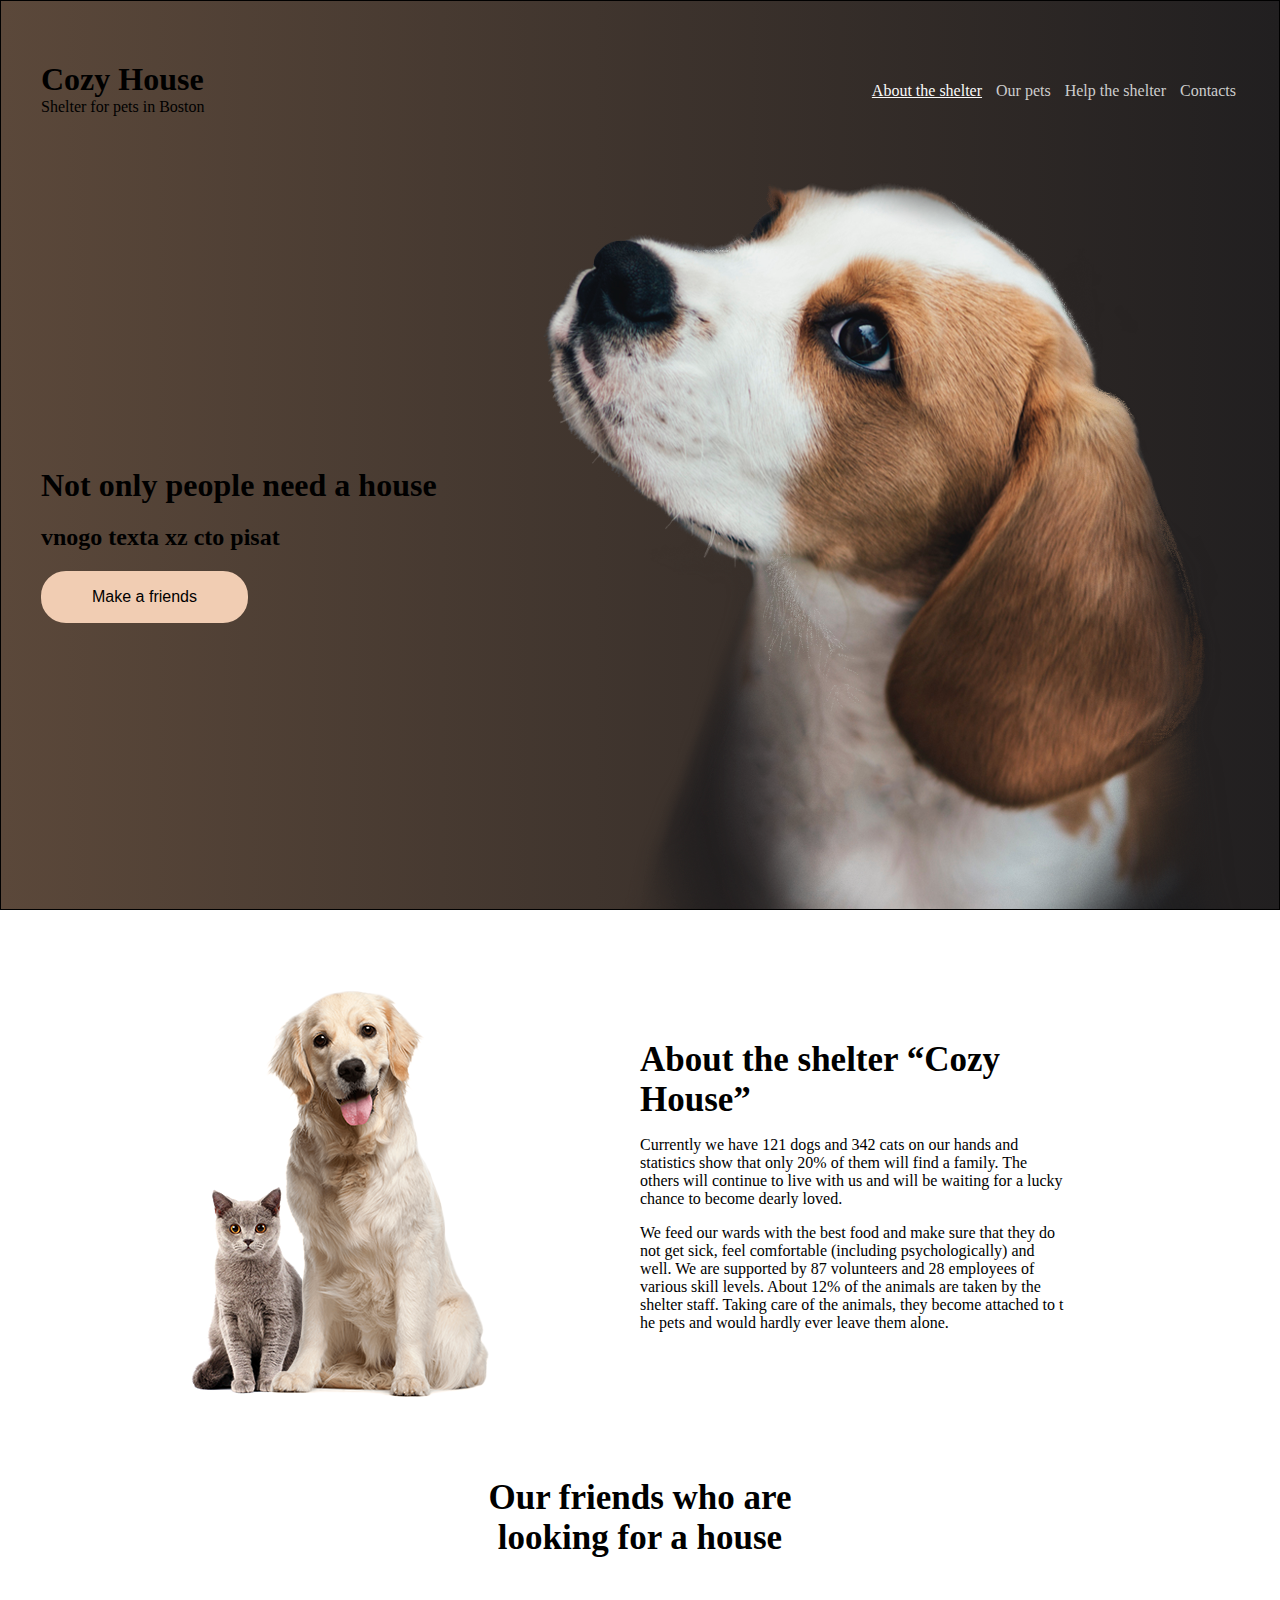
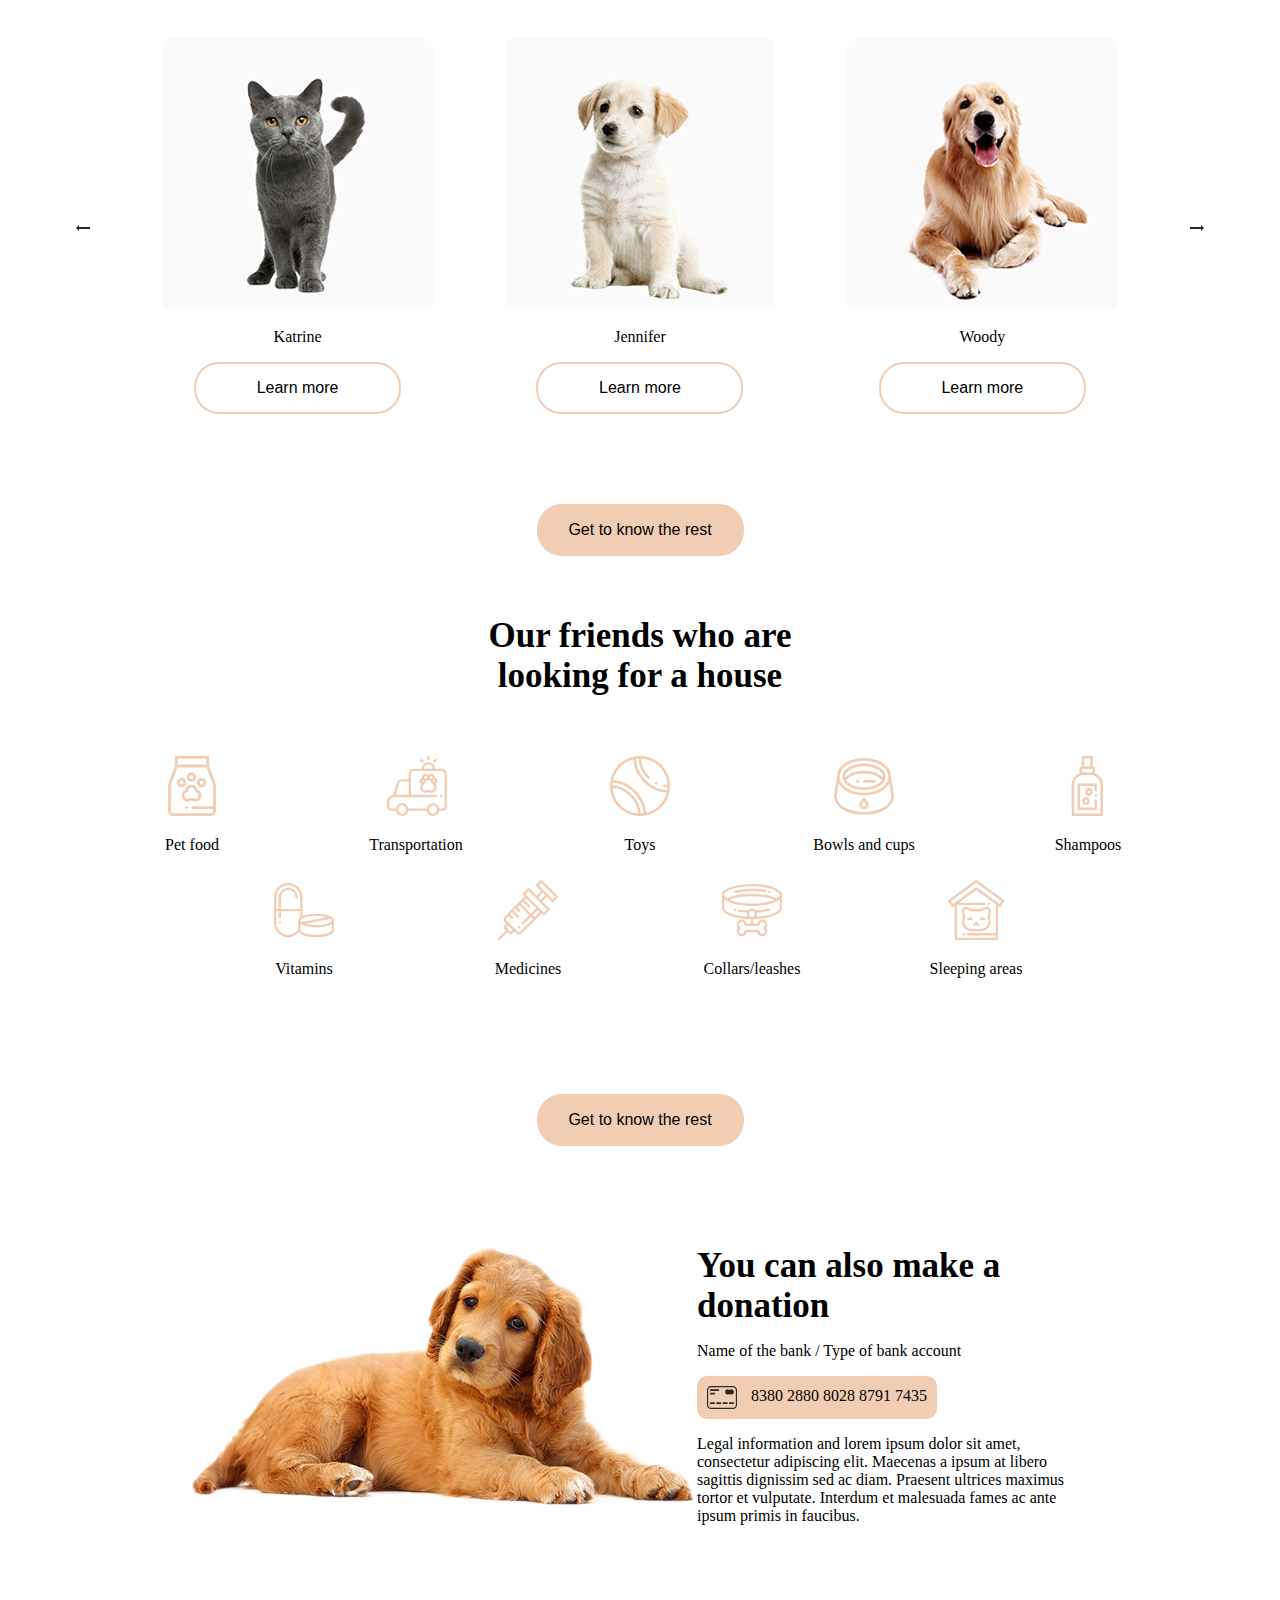
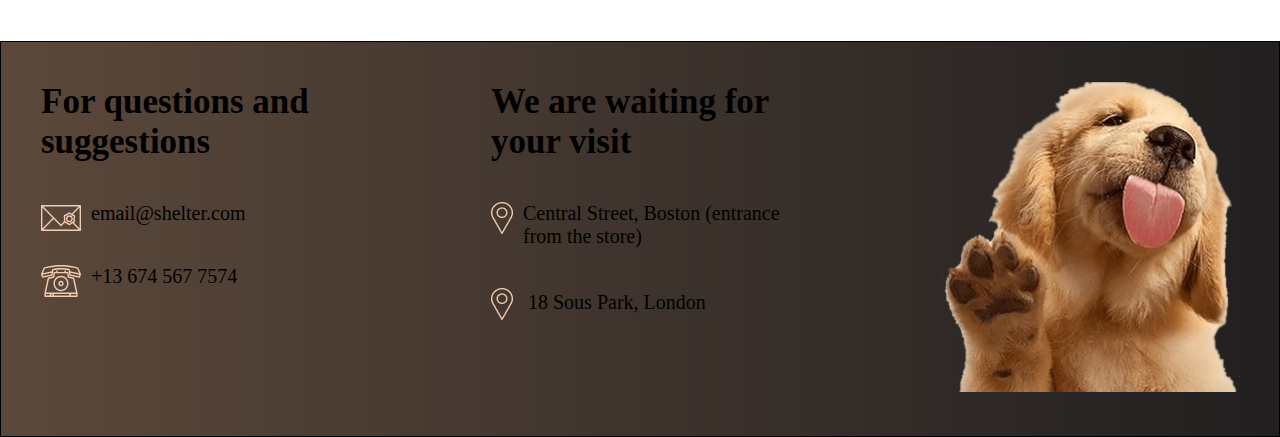
==== shelter/pages/main/index.html @ 48622938 "shelter" ====
<!DOCTYPE html>
<html lang="ru-RU">
<head>
<link rel="stylesheet" type="text/css" href="style.css">
</head>
<body>

    <div class="main">
        <div class="start_screen">
            <div class="header">
                <div class="logo"> 
                        <div><h1>Cozy House</h1></div>
                        <div>Shelter for pets in Boston</div>
                </div>
                <nav>
                    <ul>
                        <li><a href="#"class="active">About the shelter</a> </li>
                        <li><a href="../pets/pets.html">  Our pets </a></li>
                        <li><a href="#">Help the shelter</a> </li>
                        <li><a href="#"> Contacts </a></li>
                    </ul>
    
                </nav>
            </div>
            <section >
               
             <div class="content"><h1> Not only people need a house</h1>
               
                <h2>
                   vnogo texta xz cto pisat
                </h2> 
            
                <button>
                            Make a friends
                </button>
            </div>
            <div class="img">
                <img class="float" src="../../assets/images/start-screen-puppy.png">
            </div>
              
            
            </section>
       
        </div>
</div>
        <div class="about">
            <div class="about_content" >
<div class="about_content_img">
  <img src="../../assets/images/about-pets.png" style="display:inline-block; margin:0 auto">
</div>
            
    <div class="about_content_text">
<h3>About the shelter “Cozy House”</h3>

<p>Currently we have 121 dogs and 342 
    cats on our hands and statistics 
    show that only 20% of them will find 
    a family. The others will continue to 
    live with us and will be waiting 
    for a lucky chance to become dearly loved.</p>
<p>We feed our wards with the best 
    food and make sure that they do 
    not get sick, feel comfortable 
    (including psychologically) and well.
     We are supported by 87 volunteers and 
     28 employees of various skill levels.
     About 12% of the animals are taken by 
     the shelter staff. Taking care of the 
     animals, they become attached to t
    he pets and would hardly ever leave 
    them alone.</p>
    
            </div>
        </div>
        </div>

        <div class="pets">
            <div style="width:30vw; margin: 0 auto;;"><h3 >Our friends who
                are looking for a house</h3></div>
            <div class="content">
               
<div> <img  src="../../assets/icons/arrow-left.png"></div>
                <div>
  <img  src="../../assets/images/pets-katrine.png">
  <p>Katrine</p>
  <button> Learn more</button>
</div>
            
<div>
    <img  src="../../assets/images/pets-jennifer.png">
    <p>Jennifer</p>
    <button> Learn more</button>
  </div>
  <div>
    <img  src="../../assets/images/pets-woody.png">
    <p> Woody </p>
    <button> Learn more</button>
  </div>
  <div class="arrow"> <img  src="../../assets/icons/arrow-right.png"></div>
        </div>
        <div style="width:30vw; margin:0 auto; text-align: center; margin-top:90px">
            <button>Get to know the rest</button> </div>
        
        </div>
        
        
        <div class="help">
            <div class="section">
            <h3 style="width: 310px; margin:0 auto">Our friends who
                are looking for a house</h3>
            <div class="content">
               
<div> <img  src="../../assets/icons/icon-pet-food.svg">
    <p>Pet food</p>
</div>

                <div>
  <img  src="../../assets/icons/icon-transportation.svg">
  <p>Transportation</p>
 
</div>
            
<div>
    <img  src="../../assets/icons/toys.png">
    <p>Toys</p>
    
  </div>
  <div>
    <img  src="../../assets/icons/icon-bowls-and-cups.svg">
    <p> Bowls and cups </p>
    
  </div>
  <div class="arrow"> <img  src="../../assets/icons/icon-shampoos.svg">
    <p>Shampoos</p>
</div>
  

  <div>
    <img  src="../../assets/icons/icon-vitamins.svg">
    <p>Vitamins</p>
   
  </div>
              
  <div>
      <img  src="../../assets/icons/icon-medicines.svg">
      <p>Medicines</p>
      
    </div>
    <div>
      <img  src="../../assets/icons/icon-collars-leashes.svg">
      <p> Collars/leashes </p>
      
    </div>
    <div class="arrow"> <img  src="../../assets/icons/icon-sleeping-area.svg">
    <p>Sleeping areas</p></div>

        </div>
        <div style="width:30vw; margin:0 auto; text-align: center; margin-top:90px">
            <button>Get to know the rest</button> </div>
        </div>
        </div>

        <div class="donat">
            <div class="donat_content" >
<div> 
    <img src="../../assets/images/donation-dog.png" ></div>
 
  <div>
 <h3>
     You can also make a donation
 </h3>
 <p>
    Name of the bank / Type of bank account
 </p>
 <div >
     <img src="../../assets/icons/credit-card.svg" style="vertical-align: middle; margin-right: 10px;" > 8380 2880 8028 8791 7435
 </div>


 <p>
    Legal information and lorem ipsum dolor sit amet, 
    consectetur adipiscing elit. Maecenas a ipsum at libero 
    sagittis dignissim sed ac diam. Praesent ultrices maximus 
    tortor et vulputate. Interdum et malesuada fames ac ante 
    ipsum primis in faucibus.
 </p>
            
</div>
        </div>
        </div>
        
        <div class="foo">
            <div class="content">
            <div class="foo_screen">
               
                <div class="item">
                   <h3>For questions and suggestions</h3>
                   <p><img src="../../assets/icons/icon-email.svg" style="float:left; vertical-align: middle; margin-right:10px "> email@shelter.com</p>
                   <p> <img src="../../assets/icons/icon-phone.svg" style="float:left; vertical-align: middle; margin-right:10px ">+13 674 567 7574</p>
                   
                </div>
                <div class="item">
                     <h3>We are waiting for your visit</h3>
                   <p><img src="../../assets/icons/icon-marker.png" style="float:left; vertical-align: middle; margin-right:10px "> 
                     Central Street, Boston  (entrance from the store)</p>
                   <p> <img src="../../assets/icons/icon-marker.png"   style="vertical-align: middle; margin-right:10px ">
                      18 Sous Park, London</p>
                  </div>
                
                <div class="item">
                   <img src="../../assets/images/footer-puppy.png" alt="">
                   
                </div>
            </div>
            </div>
    </div>

</body>
</html>
---- shelter/pages/main/style.css ----
body {margin:0;
    padding:0;
     box-sizing: border-box;
     background: #FFFFFF;
     min-width:1280px;
    }

.main {    
background: linear-gradient(to right, #5B483A, #211F20);
border:solid 1px;
}
.header {
    display: flex;
    margin: 60px 40px;
    justify-content: space-between;
}
nav{ 
    
    display: inline-block;
    align-self: flex-center;
    margin-top: ;
}

section  { display: flex;
    justify-content: space-between;
    margin:60px 40px;
margin-bottom:0;}
.img {
display: inline-block;
align-self: flex-end;
width: 698px;
height: 728px;
bottom: 0px;
}
.float {
    display: inline-block;
    margin:0 auto;
    text-align: center;
    right:320px
}
.active {

}

.logo {
    margin:0px; padding:0px;
    align-self: flex-start;
    display: inline-block;
}
.start_screen {
    width: 1280px;
    position:relative;
    margin:0 auto;
    
}

h3 {font-size: 35px;}
ul { 
    list-style:none; 
    display:inline-block;}

ul li {
    display:inline-block; 
    margin:5px;}


.content {
    align-self: center;
    display: inline-block;
}
h1 {margin:0;}
h3 {margin: 0;}
button {
    border: solid 2px;
    border-color:#F1CDB3 ;
    border-radius:25px;
    background: #FFFFFF;
    width: 207px;
    height: 52px;
    font-size:1rem;
    background: #F1CDB3;
    
}
a {
    color: #CDCDCD;
    text-decoration: none;
    padding: 7em 1.54em
    outline: none;
}
a.hover {
    text-decoration: none}
a.active {
    color:#FAFAFA; 
    text-decoration: underline;
    font-style: bold;}
.about {
    box-sizing: border-box;
        background: #FFFFFF;
       width: 1280px; 
        margin:0 auto}

.about_content {
    position: relative;     
    margin: 80px 40px;
    display: flex;
    align-content: center;
}
 
.about_content_img {
    width: 50%; 
    display: flex; 
    text-align:center;   
}
.about_content_text {
    width: 50%; 
    width: 430PX; 
    align-self: center;   
}
.pets {
    box-sizing: border-box;
        background: #FFFFFF;
       width: 1280px; 
        margin:0 auto;
    }
.pets h3 {text-align:center;}

.pets .content {
    position: relative;     
    margin: 80px 40px;
    display: flex;
    justify-content: space-around;
    align-items: center;
    text-align: center;
}
.pets .content .arrow {
    align-content: center;
}
.pets .content button {
    border: solid 2px;
    border-color:#F1CDB3 ;
    border-radius:25px;
    background: #FFFFFF;
    
    width: 207px;
    height: 52px;
    font-size:1rem;

}
.pets .content button:hover { background: #F1CDB3;}

.help {
    box-sizing: border-box;
        background: #FFFFFF;
       width: 1280px; 
        margin:0 auto;
        padding: 60px 40px 100px 40px;
    }
    .pets h3 {text-align:center;}

.help .content {
    position: relative;     
    margin: 60px 40px ;
    display: flex;
    justify-content: center;
    align-content: space-between;
    text-align: center;
    flex-wrap: wrap;
}
.help .content .arrow {
    align-content: center;
}
.help .content button {
    border: solid 2px;
    border-color:#F1CDB3 ;
    border-radius:25px;
    background: #FFFFFF;
    
    width: 207px;
    height: 52px;
    font-size:1rem;

}
.help .content button:hover { background: #F1CDB3;}
.help .section  { text-align:center;
       
margin-bottom:0;}

.help .content >div {width: 20%; margin: 0 0 10px;}
.donat {
    box-sizing: border-box;
        background: #FFFFFF;
       width: 1280px; 
        margin:0 auto}
        

.donat_content {
    width: 70vw;
   display:flex;    
    margin: 0px auto 100px;
    align-items: ;
   
}

    .donat_content :nth-child(3){
        border-radius: 10px;
        padding: 10px; 
        background: #F1CDB3;
        
        text-align: center;
        width:max-content;}

        .foo {    
            background: linear-gradient(to right, #5B483A, #211F20);
            border:solid 1px;
            box-sizing: border-box;
            }
            .foo .content {width: 1280px;}
            .foo_screen {                          
                margin:40px 40px 40px 40px;
                display: flex;
                justify-content: space-between;
                
                
            }
            .item {
            width: 300px;
            
            
        }
        .item p {margin-top: 40px; 
            font-size: 20px;}
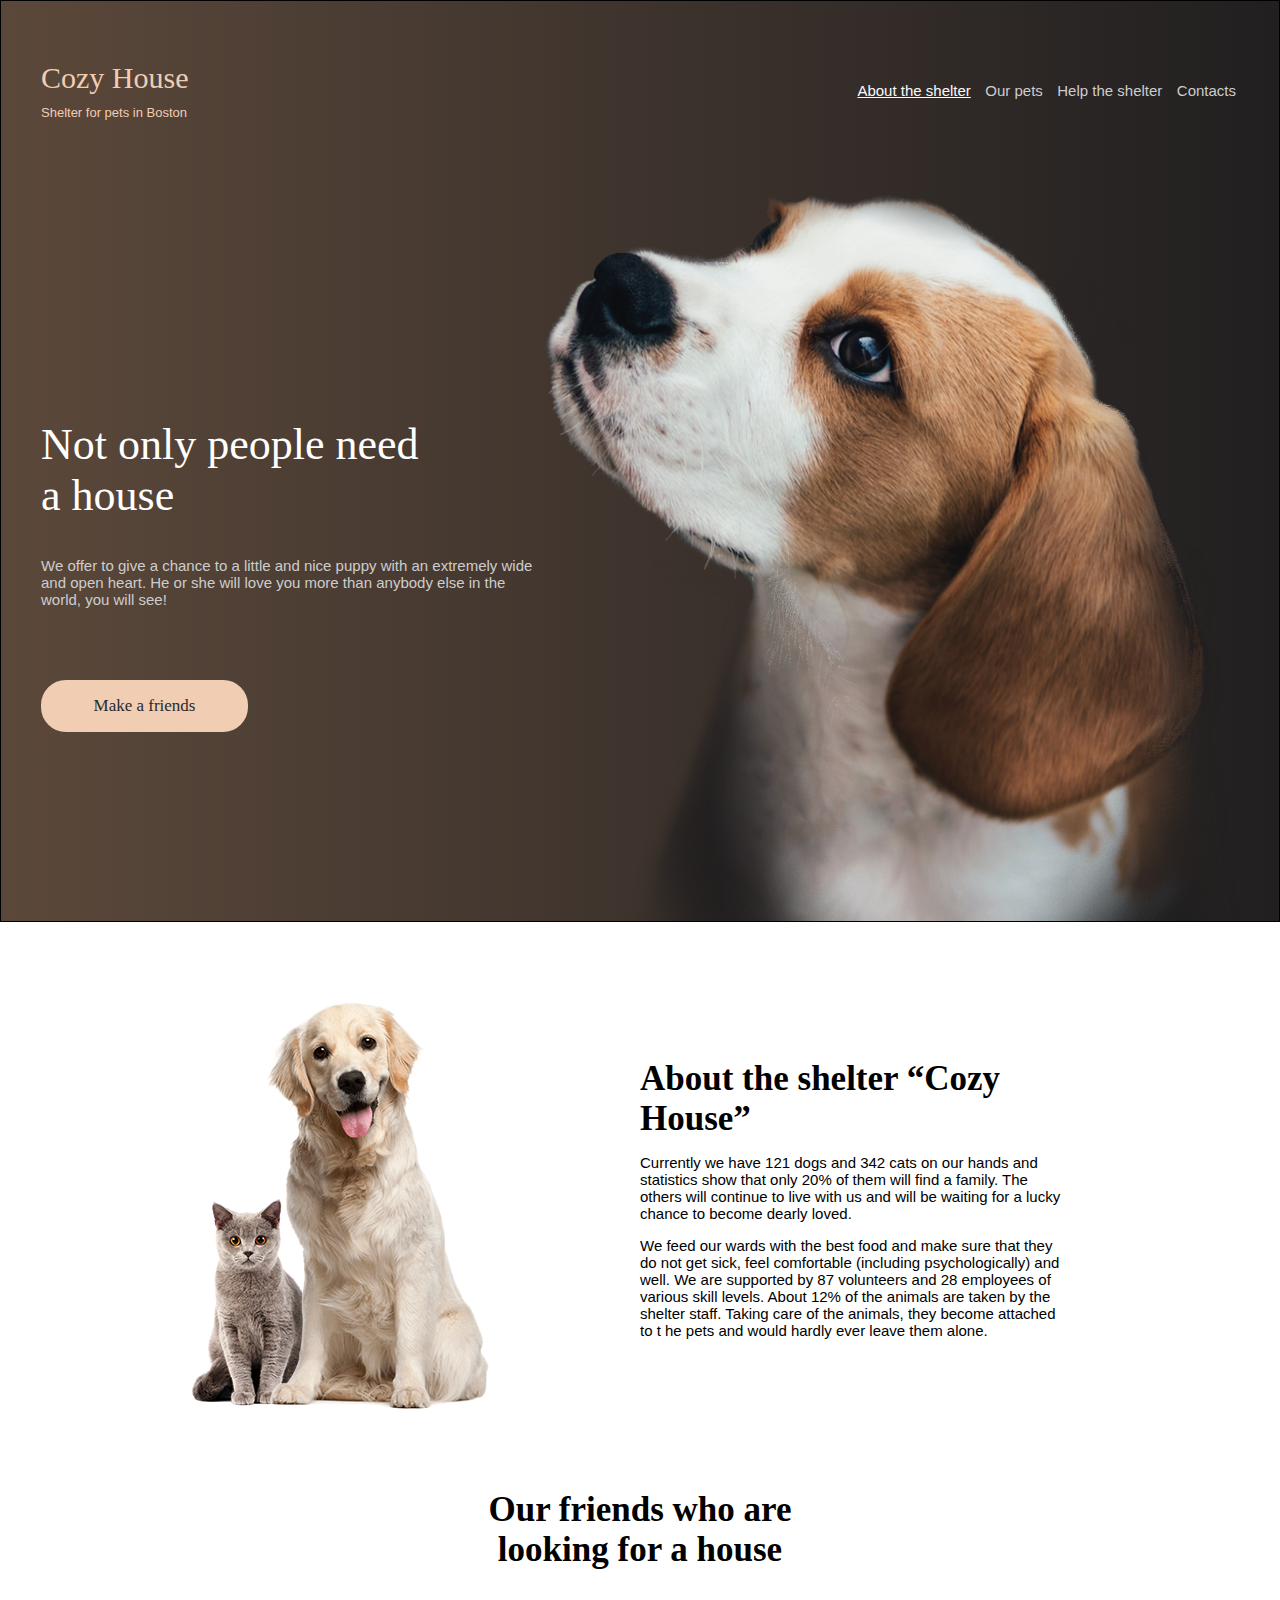
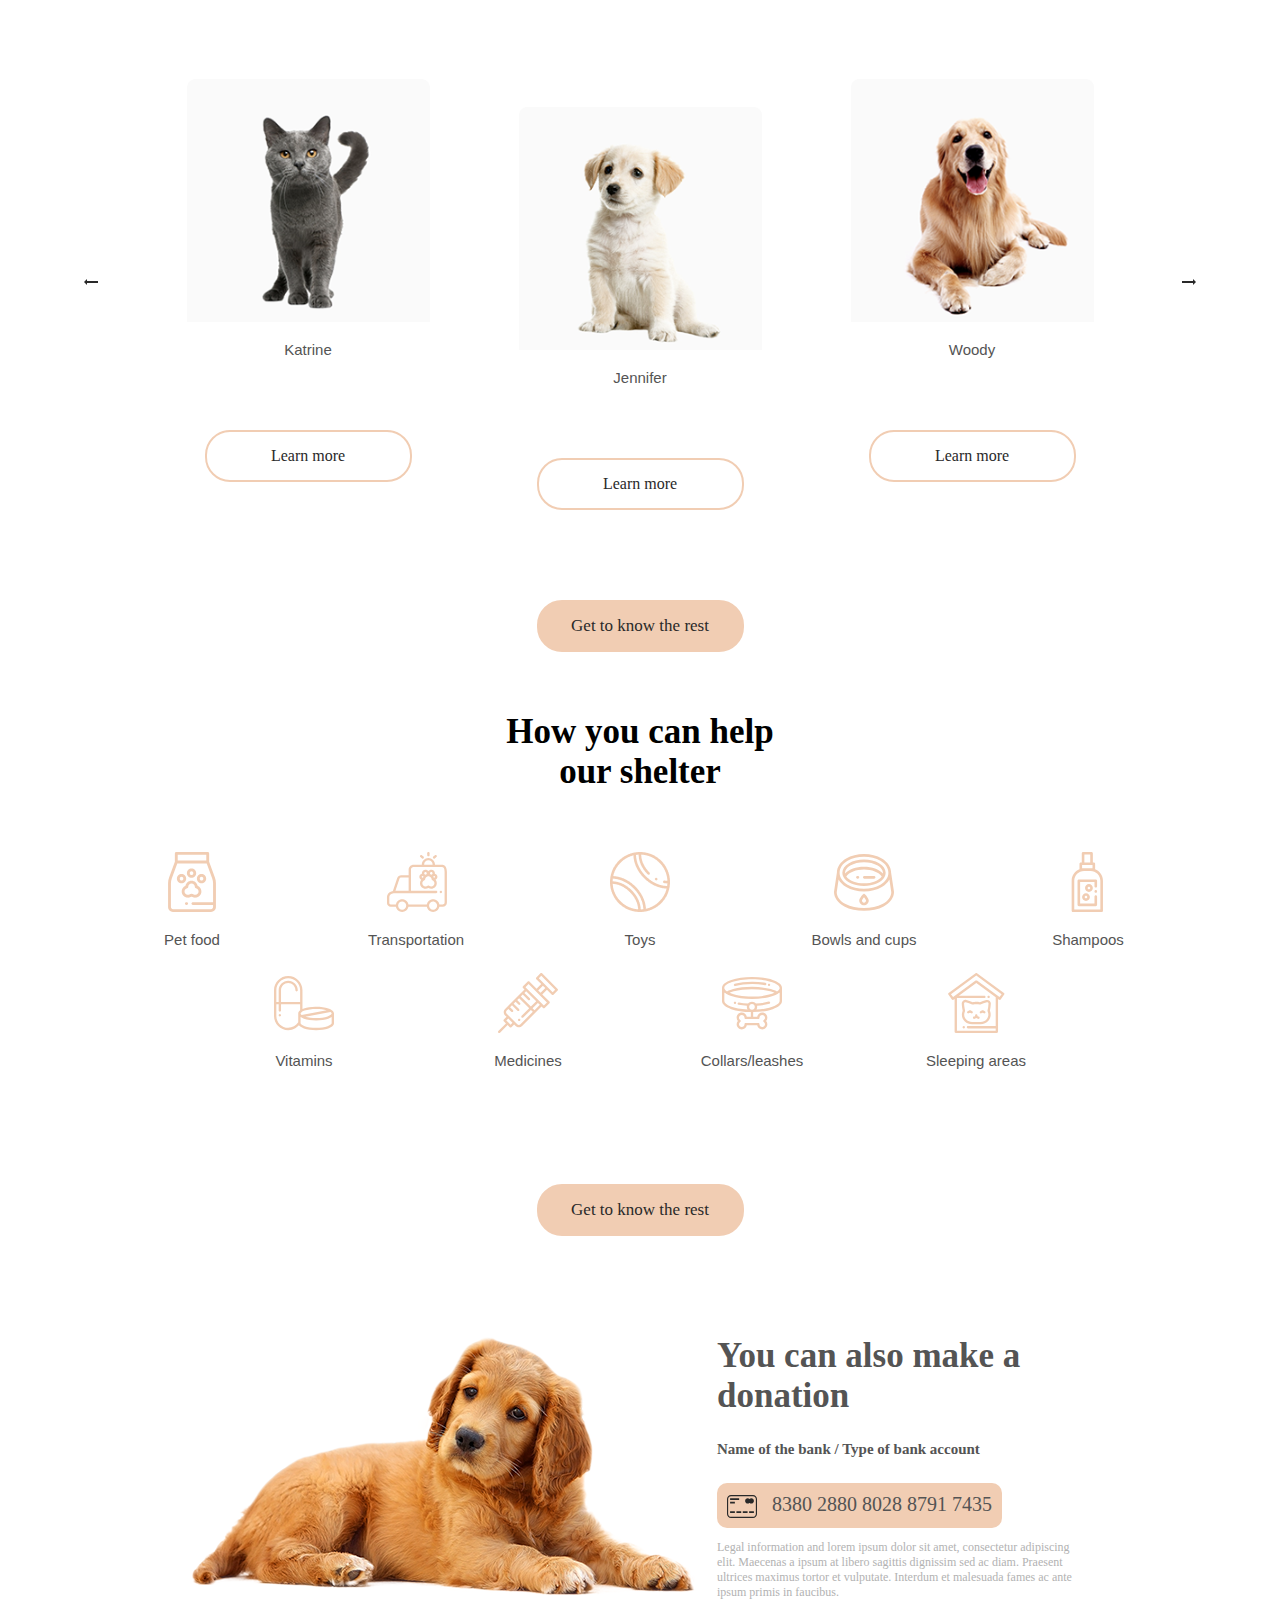
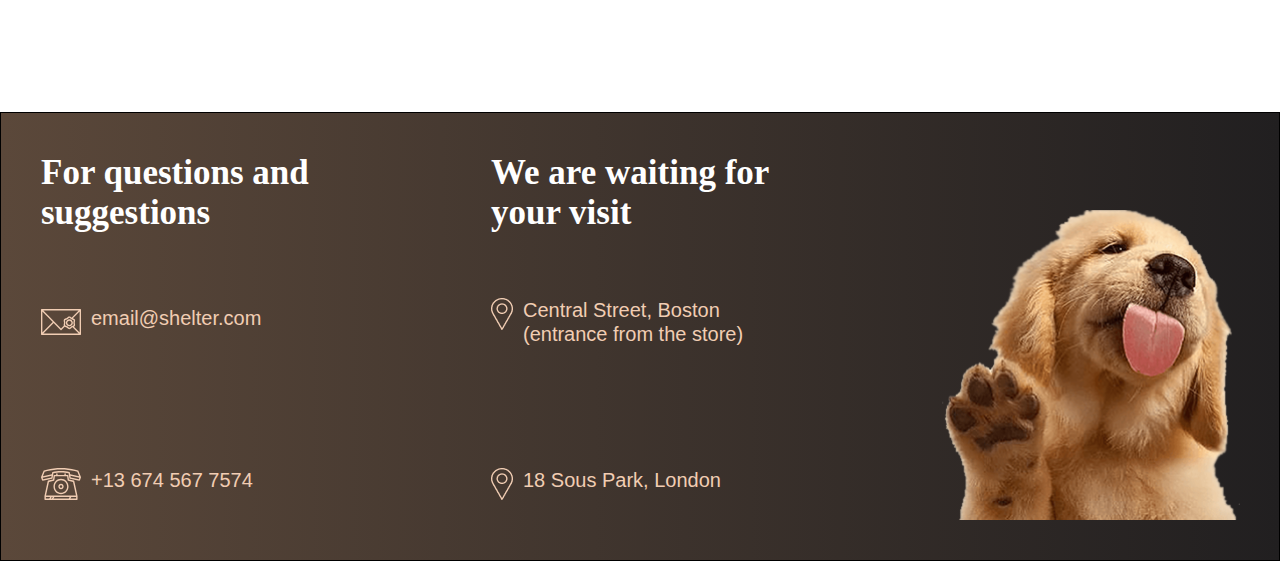
==== commit ac025099: "feat: reload shelter" ====
--- a/shelter/pages/main/index.html
+++ b/shelter/pages/main/index.html
@@ -1,219 +1,253 @@
 <!DOCTYPE html>
 <html lang="ru-RU">
-<head>
-<link rel="stylesheet" type="text/css" href="style.css">
-</head>
-<body>
-
+  <head>
+    <link rel="stylesheet" type="text/css" href="style.css" />
+  </head>
+  <body>
     <div class="main">
-        <div class="start_screen">
-            <div class="header">
-                <div class="logo"> 
-                        <div><h1>Cozy House</h1></div>
-                        <div>Shelter for pets in Boston</div>
-                </div>
-                <nav>
-                    <ul>
-                        <li><a href="#"class="active">About the shelter</a> </li>
-                        <li><a href="../pets/pets.html">  Our pets </a></li>
-                        <li><a href="#">Help the shelter</a> </li>
-                        <li><a href="#"> Contacts </a></li>
-                    </ul>
-    
-                </nav>
-            </div>
-            <section >
-               
-             <div class="content"><h1> Not only people need a house</h1>
-               
-                <h2>
-                   vnogo texta xz cto pisat
-                </h2> 
-            
-                <button>
-                            Make a friends
-                </button>
-            </div>
-            <div class="img">
-                <img class="float" src="../../assets/images/start-screen-puppy.png">
-            </div>
-              
-            
-            </section>
-       
-        </div>
-</div>
-        <div class="about">
-            <div class="about_content" >
-<div class="about_content_img">
-  <img src="../../assets/images/about-pets.png" style="display:inline-block; margin:0 auto">
-</div>
-            
-    <div class="about_content_text">
-<h3>About the shelter “Cozy House”</h3>
-
-<p>Currently we have 121 dogs and 342 
-    cats on our hands and statistics 
-    show that only 20% of them will find 
-    a family. The others will continue to 
-    live with us and will be waiting 
-    for a lucky chance to become dearly loved.</p>
-<p>We feed our wards with the best 
-    food and make sure that they do 
-    not get sick, feel comfortable 
-    (including psychologically) and well.
-     We are supported by 87 volunteers and 
-     28 employees of various skill levels.
-     About 12% of the animals are taken by 
-     the shelter staff. Taking care of the 
-     animals, they become attached to t
-    he pets and would hardly ever leave 
-    them alone.</p>
-    
-            </div>
-        </div>
-        </div>
-
-        <div class="pets">
-            <div style="width:30vw; margin: 0 auto;;"><h3 >Our friends who
-                are looking for a house</h3></div>
-            <div class="content">
-               
-<div> <img  src="../../assets/icons/arrow-left.png"></div>
-                <div>
-  <img  src="../../assets/images/pets-katrine.png">
-  <p>Katrine</p>
-  <button> Learn more</button>
-</div>
-            
-<div>
-    <img  src="../../assets/images/pets-jennifer.png">
-    <p>Jennifer</p>
-    <button> Learn more</button>
-  </div>
-  <div>
-    <img  src="../../assets/images/pets-woody.png">
-    <p> Woody </p>
-    <button> Learn more</button>
-  </div>
-  <div class="arrow"> <img  src="../../assets/icons/arrow-right.png"></div>
-        </div>
-        <div style="width:30vw; margin:0 auto; text-align: center; margin-top:90px">
-            <button>Get to know the rest</button> </div>
-        
-        </div>
-        
-        
-        <div class="help">
-            <div class="section">
-            <h3 style="width: 310px; margin:0 auto">Our friends who
-                are looking for a house</h3>
-            <div class="content">
-               
-<div> <img  src="../../assets/icons/icon-pet-food.svg">
-    <p>Pet food</p>
-</div>
-
-                <div>
-  <img  src="../../assets/icons/icon-transportation.svg">
-  <p>Transportation</p>
- 
-</div>
-            
-<div>
-    <img  src="../../assets/icons/toys.png">
-    <p>Toys</p>
-    
-  </div>
-  <div>
-    <img  src="../../assets/icons/icon-bowls-and-cups.svg">
-    <p> Bowls and cups </p>
-    
-  </div>
-  <div class="arrow"> <img  src="../../assets/icons/icon-shampoos.svg">
-    <p>Shampoos</p>
-</div>
-  
-
-  <div>
-    <img  src="../../assets/icons/icon-vitamins.svg">
-    <p>Vitamins</p>
-   
-  </div>
-              
-  <div>
-      <img  src="../../assets/icons/icon-medicines.svg">
-      <p>Medicines</p>
-      
-    </div>
-    <div>
-      <img  src="../../assets/icons/icon-collars-leashes.svg">
-      <p> Collars/leashes </p>
-      
-    </div>
-    <div class="arrow"> <img  src="../../assets/icons/icon-sleeping-area.svg">
-    <p>Sleeping areas</p></div>
-
-        </div>
-        <div style="width:30vw; margin:0 auto; text-align: center; margin-top:90px">
-            <button>Get to know the rest</button> </div>
-        </div>
-        </div>
-
-        <div class="donat">
-            <div class="donat_content" >
-<div> 
-    <img src="../../assets/images/donation-dog.png" ></div>
- 
-  <div>
- <h3>
-     You can also make a donation
- </h3>
- <p>
-    Name of the bank / Type of bank account
- </p>
- <div >
-     <img src="../../assets/icons/credit-card.svg" style="vertical-align: middle; margin-right: 10px;" > 8380 2880 8028 8791 7435
- </div>
-
-
- <p>
-    Legal information and lorem ipsum dolor sit amet, 
-    consectetur adipiscing elit. Maecenas a ipsum at libero 
-    sagittis dignissim sed ac diam. Praesent ultrices maximus 
-    tortor et vulputate. Interdum et malesuada fames ac ante 
-    ipsum primis in faucibus.
- </p>
-            
-</div>
-        </div>
-        </div>
-        
-        <div class="foo">
-            <div class="content">
-            <div class="foo_screen">
-               
-                <div class="item">
-                   <h3>For questions and suggestions</h3>
-                   <p><img src="../../assets/icons/icon-email.svg" style="float:left; vertical-align: middle; margin-right:10px "> email@shelter.com</p>
-                   <p> <img src="../../assets/icons/icon-phone.svg" style="float:left; vertical-align: middle; margin-right:10px ">+13 674 567 7574</p>
-                   
-                </div>
-                <div class="item">
-                     <h3>We are waiting for your visit</h3>
-                   <p><img src="../../assets/icons/icon-marker.png" style="float:left; vertical-align: middle; margin-right:10px "> 
-                     Central Street, Boston  (entrance from the store)</p>
-                   <p> <img src="../../assets/icons/icon-marker.png"   style="vertical-align: middle; margin-right:10px ">
-                      18 Sous Park, London</p>
-                  </div>
-                
-                <div class="item">
-                   <img src="../../assets/images/footer-puppy.png" alt="">
-                   
-                </div>
-            </div>
-            </div>
-    </div>
-
-</body>
+      <div class="start_screen">
+        <header class="header">
+          <div class="logo"> <a href="#">
+            <h1 class="header__title title">Cozy House</h1>
+            <p>Shelter for pets in Boston</p>
+          </a>
+          </div>
+          <nav>
+            <ul>
+              <li><a href="#" class="active">About the shelter</a></li>
+              <li><a href="../pets/pets.html"> Our pets </a></li>
+              <li><a href="#help_us">Help the shelter</a></li>
+              <li><a href="#contact"> Contacts </a></li>
+            </ul>
+          </nav>
+        </header>
+        <section>
+          <div class="content">
+            <h2 class="h2">Not only people need a house</h2>
+
+            <p>We offer to give a chance to 
+              a little and nice puppy with an
+               extremely wide and open heart. 
+               He or she will love you 
+              more than anybody else in the world, 
+              you will see!</p>
+
+            <button><a href="#pets">Make a friends</a> </button>
+          </div>
+          <div class="img">
+            <img
+              class="float"
+              src="../../assets/images/start-screen-puppy.png"
+            />
+          </div>
+        </section>
+      </div>
+    </div>
+    <div class="about">
+      <div class="about_content">
+        <div class="about_content_img">
+          <img
+            src="../../assets/images/about-pets.png"
+            style="display: inline-block; margin: 0 auto"
+          />
+        </div>
+
+        <div class="about_content_text">
+          <h3>About the shelter “Cozy House”</h3>
+
+          <p>
+            Currently we have 121 dogs and 342 cats on our hands and statistics
+            show that only 20% of them will find a family. The others will
+            continue to live with us and will be waiting for a lucky chance to
+            become dearly loved.
+          </p>
+          <p>
+            We feed our wards with the best food and make sure that they do not
+            get sick, feel comfortable (including psychologically) and well. We
+            are supported by 87 volunteers and 28 employees of various skill
+            levels. About 12% of the animals are taken by the shelter staff.
+            Taking care of the animals, they become attached to t he pets and
+            would hardly ever leave them alone.
+          </p>
+        </div>
+      </div>
+    </div>
+
+    <div id="pets" class="pets">
+      <div style="width: 30vw; margin: 0 auto ;">
+        <h3>Our friends who are looking for a house</h3>
+      </div>
+      <div class="content">
+        <div class="arrow">
+          <button class="arrow-button">  
+            <img src="../../assets/icons/arrow-left.png" />
+          </button>
+        </div>
+        <div class="items">
+          <img src="../../assets/images/pets-katrine.png" />
+          <p>Katrine</p>
+          <button class="pets-content-button">Learn more</button>
+        </div>
+
+        <div class="items">
+          <img src="../../assets/images/pets-jennifer.png" />
+          <p>Jennifer</p>
+          <button class="pets-content-button">Learn more</button>
+        </div>
+        <div class="items">
+          <img src="../../assets/images/pets-woody.png" />
+          <p>Woody</p>
+          <button class="pets-content-button">Learn more</button>
+        </div>
+        <div class="arrow">
+          <button class="arrow-button"><img src="../../assets/icons/arrow-right.png" />
+          </button>
+        </div>
+      </div>
+      <div
+        style="
+          width: 30vw;
+          margin: 0 auto;
+          text-align: center;
+          margin-top: 90px;
+        "
+      >
+        <button><a href="../pets/pets.html">Get to know the rest</a></button>
+      </div>
+    </div>
+
+    <div id="help_us" class="help">
+      <div class="section">
+        <h3 style="width: 310px; margin: 0 auto">
+          How you can help
+our shelter
+        </h3>
+        <div class="content">
+          <div >
+            <img src="../../assets/icons/icon-pet-food.svg" />
+            <p>Pet food</p>
+          </div>
+
+          <div>
+            <img src="../../assets/icons/icon-transportation.svg" />
+            <p>Transportation</p>
+          </div>
+
+          <div>
+            <img src="../../assets/icons/toys.png" />
+            <p>Toys</p>
+          </div>
+          <div>
+            <img src="../../assets/icons/icon-bowls-and-cups.svg" />
+            <p>Bowls and cups</p>
+          </div>
+          <div >
+            <img src="../../assets/icons/icon-shampoos.svg" />
+            <p>Shampoos</p>
+          </div>
+
+          <div>
+            <img src="../../assets/icons/icon-vitamins.svg" />
+            <p>Vitamins</p>
+          </div>
+
+          <div>
+            <img src="../../assets/icons/icon-medicines.svg" />
+            <p>Medicines</p>
+          </div>
+          <div>
+            <img src="../../assets/icons/icon-collars-leashes.svg" />
+            <p>Collars/leashes</p>
+          </div>
+          <div>
+            <img src="../../assets/icons/icon-sleeping-area.svg" />
+            <p>Sleeping areas</p>
+          </div>
+        </div>
+        <div
+          style="
+            width: 30vw;
+            margin: 0 auto;
+            text-align: center;
+            margin-top: 90px;
+          "
+        >
+          <button><a href="../pets/pets.html">Get to know the rest</a></button>
+        </div>
+      </div>
+    </div>
+
+    <div class="donat">
+      <div class="donat_content">
+        <div>
+          <img src="../../assets/images/donation-dog.png" />
+        </div>
+
+        <div style="padding-left:20px">
+          <h3>You can also make a donation</h3>
+          <h5>Name of the bank / Type of bank account</h5>
+          <div class="card">
+            <a href="#!"> <img
+              src="../../assets/icons/credit-card.svg"
+              style="vertical-align: middle; margin-right: 10px"
+            /> 
+            8380 2880 8028 8791 7435</a>
+          </div>
+
+          <p>
+            Legal information and lorem ipsum dolor sit amet, consectetur
+            adipiscing elit. Maecenas a ipsum at libero sagittis dignissim sed
+            ac diam. Praesent ultrices maximus tortor et vulputate. Interdum et
+            malesuada fames ac ante ipsum primis in faucibus.
+          </p>
+        </div>
+      </div>
+    </div>
+
+    <div id="contact" class="foo">
+      <div class="content">
+        <div class="foo_screen">
+          <div class="item">
+            <h3>For questions and suggestions</h3>
+            <p>
+              <a href="mailto:shelter@shelter.com">
+                <img
+                src="../../assets/icons/icon-email.svg"
+                /> email@shelter.com
+              </a>
+            </p>
+            <p>
+              <a href="tel:+111111111">
+              <img
+                src="../../assets/icons/icon-phone.svg"
+              /> +13 674 567 7574 </a>
+            </p>
+          </div>
+
+          <div class="item">
+            <h3>We are waiting for your visit</h3>
+            <p>
+              <a href="https://goo.gl/maps/zg2xPDakyCZEcYnG9" target="_blank">
+              <img
+                src="../../assets/icons/icon-marker.png"
+                />
+              Central Street, Boston (entrance from the store)
+            </a>
+            </p>
+            <p>
+              <a href="https://goo.gl/maps/zg2xPDakyCZEcYnG9" target="_blank">
+              <img
+                src="../../assets/icons/icon-marker.png"
+                />
+              18 Sous Park, London </a>
+            </p>
+          </div>
+
+          <div class="item">
+            <img src="../../assets/images/footer-puppy.png" alt="" />
+          </div>
+        </div>
+      </div>
+    </div>
+  </body>
 </html>
--- a/shelter/pages/main/style.css
+++ b/shelter/pages/main/style.css
@@ -1,231 +1,385 @@
-body {margin:0;
-    padding:0;
-     box-sizing: border-box;
-     background: #FFFFFF;
-     min-width:1280px;
-    }
-
-.main {    
-background: linear-gradient(to right, #5B483A, #211F20);
-border:solid 1px;
+body {
+  margin: 0;
+  padding: 0;
+  box-sizing: border-box;
+  background: #ffffff;
+  min-width: 1280px;
+  font-family: Arial, Helvetica, sans-serif;
+}
+
+.main {
+  background: linear-gradient(to right, #5b483a, #211f20);
+  border: solid 1px;
 }
 .header {
-    display: flex;
-    margin: 60px 40px;
-    justify-content: space-between;
-}
-nav{ 
-    
-    display: inline-block;
-    align-self: flex-center;
-    margin-top: ;
-}
-
-section  { display: flex;
-    justify-content: space-between;
-    margin:60px 40px;
-margin-bottom:0;}
+  display: flex;
+  margin: 60px 40px;
+  justify-content: space-between;
+  align-content: center;
+}
+nav {
+  display: inline-block;
+  align-self: flex-center;
+}
+
+section {
+  display: flex;
+  justify-content: space-between;
+  margin: 60px 40px;
+  margin-bottom: 0;
+}
 .img {
-display: inline-block;
-align-self: flex-end;
-width: 698px;
-height: 728px;
-bottom: 0px;
+  display: inline-block;
+  align-self: flex-end;
+  width: 698px;
+  height: 728px;
+  bottom: 0px;
 }
 .float {
-    display: inline-block;
-    margin:0 auto;
-    text-align: center;
-    right:320px
-}
-.active {
-
+  display: inline-block;
+  margin: 0 auto;
+  text-align: center;
+  right: 320px;
 }
 
 .logo {
-    margin:0px; padding:0px;
-    align-self: flex-start;
-    display: inline-block;
+  
+  margin: 0px;
+  padding: 0px;
+  align-self: flex-start;
+  display: inline-block;
+}
+.logo a {
+  font-family: Georgia, 'Times New Roman', Times, serif;
+  color:#F1CDB3;
+  font-weight: 400;
+}
+.logo a:hover {
+  background: #F1CDB3;
+}
+.logo h1 {
+  font-weight: 400;
+}
+
+.logo p {
+  font-size: 13px;
+  font-family: Arial, Helvetica, sans-serif;
+  font-weight: 400;
+  margin-top: 10px;
 }
 .start_screen {
-    width: 1280px;
-    position:relative;
-    margin:0 auto;
-    
-}
-
-h3 {font-size: 35px;}
-ul { 
-    list-style:none; 
-    display:inline-block;}
+  width: 1280px;
+  position: relative;
+  margin: 0 auto;
+}
+
+h3 {
+  font-size: 35px;
+}
+ul {
+  list-style: none;
+  display: inline-block;
+}
 
 ul li {
-    display:inline-block; 
-    margin:5px;}
-
+  display: inline-block;
+  margin: 5px;
+}
 
 .content {
-    align-self: center;
-    display: inline-block;
-}
-h1 {margin:0;}
-h3 {margin: 0;}
+  align-self: center;
+  display: inline-block;
+}
+  .content p {
+  color: #CDCDCD;
+  font-size: 15px;
+  }
+
+.content h2 {
+  font-family: Georgia, 'Times New Roman', Times, serif;
+  color: #FFFFFF;
+  font-size: 44px;
+  width: 80%;
+  font-weight:400;
+}
+
+.content :nth-child(3) {
+  margin-top: 57px;
+}
+h1 {
+  margin: 0;
+}
+h3 {
+  margin: 0;
+  font-family: Georgia, 'Times New Roman', Times, serif;
+  font-size: 35px;
+}
 button {
-    border: solid 2px;
-    border-color:#F1CDB3 ;
-    border-radius:25px;
-    background: #FFFFFF;
-    width: 207px;
-    height: 52px;
-    font-size:1rem;
-    background: #F1CDB3;
-    
+  border: solid 2px;
+  border-color: #f1cdb3;
+  border-radius: 25px;
+  background: #ffffff;
+  width: 207px;
+  height: 52px;
+  font-size: 1rem;
+  background: #f1cdb3;
+  cursor: pointer;
+  color:#292929;
+  font-family: Georgia, 'Times New Roman', Times, serif;
+}
+button:hover {
+  background: #f0ba93;
+}
+button a{
+  color: #292929;
+  font-size: 17px;
+  font-family: Georgia, 'Times New Roman', Times, serif;
+}
+button a:hover {
+  color: #292929;
+  font-size: 17px;
+  font-family: Georgia, 'Times New Roman', Times, serif;
 }
 a {
-    color: #CDCDCD;
-    text-decoration: none;
-    padding: 7em 1.54em
-    outline: none;
-}
-a.hover {
-    text-decoration: none}
+  color: #cdcdcd;
+  text-decoration: none;
+  font-size: 15px;
+}
+a:hover {
+  color:#e7e4e5 ;
+  font-size: 16px;
+}
 a.active {
-    color:#FAFAFA; 
-    text-decoration: underline;
-    font-style: bold;}
+  color: #fafafa;
+  text-decoration: underline;
+  font-style: bold;
+}
 .about {
-    box-sizing: border-box;
-        background: #FFFFFF;
-       width: 1280px; 
-        margin:0 auto}
+  box-sizing: border-box;
+  background: #ffffff;
+  width: 1280px;
+  margin: 0 auto;
+}
 
 .about_content {
-    position: relative;     
-    margin: 80px 40px;
-    display: flex;
-    align-content: center;
-}
- 
+  position: relative;
+  margin: 80px 40px;
+  display: flex;
+  align-content: center;
+}
+
 .about_content_img {
-    width: 50%; 
-    display: flex; 
-    text-align:center;   
+  width: 50%;
+  display: flex;
+  text-align: center;
 }
 .about_content_text {
-    width: 50%; 
-    width: 430PX; 
-    align-self: center;   
+  width: 50%;
+  width: 430px;
+  align-self: center;
+  font-size: 15px;
+}
+.about_content_text h3 {
+  font-family: Georgia, 'Times New Roman', Times, serif;
+  font-size: 35px;
 }
 .pets {
-    box-sizing: border-box;
-        background: #FFFFFF;
-       width: 1280px; 
-        margin:0 auto;
-    }
-.pets h3 {text-align:center;}
+  box-sizing: border-box;
+  background: #ffffff;
+  width: 1280px;
+  margin: 0 auto;
+}
+.pets h3 {
+  text-align: center;
+}
 
 .pets .content {
-    position: relative;     
-    margin: 80px 40px;
-    display: flex;
-    justify-content: space-around;
-    align-items: center;
-    text-align: center;
-}
-.pets .content .arrow {
-    align-content: center;
-}
-.pets .content button {
-    border: solid 2px;
-    border-color:#F1CDB3 ;
-    border-radius:25px;
-    background: #FFFFFF;
-    
-    width: 207px;
-    height: 52px;
-    font-size:1rem;
-
-}
-.pets .content button:hover { background: #F1CDB3;}
+  position: relative;
+  margin: 80px 40px;
+  display: flex;
+  justify-content: space-around;
+  align-items: center;
+  text-align: center;
+}.items img {
+  width: 90%;
+}
+.items:hover {
+  cursor: pointer;
+  background: #e7e4e5;
+  border-radius: 20px;
+}
+
+
+.items:hover :nth-child(3){
+  background: #f1cdb3;
+}
+
+.arrow {
+  align-content: center;
+}
+.items p {
+  color: #545454 !important
+}
+.arrow-button {
+width:40px;
+height: 40px;
+border-radius: 50px;
+text-align: center;
+background: #ffffff;
+border: none;  
+}
+.arrow:hover :nth-child(1){
+  background: #f1cdb3;
+  cursor: pointer;
+}
+.pets-content-button {
+  border: solid 2px;
+  border-color: #f1cdb3;
+  border-radius: 25px;
+  background: #ffffff;
+  width: 207px;
+  height: 52px;
+  font-size: 1rem;
+  cursor: pointer;
+}
+
 
 .help {
-    box-sizing: border-box;
-        background: #FFFFFF;
-       width: 1280px; 
-        margin:0 auto;
-        padding: 60px 40px 100px 40px;
-    }
-    .pets h3 {text-align:center;}
+  box-sizing: border-box;
+  background: #ffffff;
+  width: 1280px;
+  margin: 0 auto;
+  padding: 60px 40px 100px 40px;
+}
+.pets h3 {
+  text-align: center;
+}
 
 .help .content {
-    position: relative;     
-    margin: 60px 40px ;
-    display: flex;
-    justify-content: center;
-    align-content: space-between;
-    text-align: center;
-    flex-wrap: wrap;
+  position: relative;
+  margin: 60px 40px;
+  display: flex;
+  justify-content: center;
+  align-content: space-between;
+  text-align: center;
+  flex-wrap: wrap;
 }
 .help .content .arrow {
-    align-content: center;
+  align-content: center;
 }
 .help .content button {
-    border: solid 2px;
-    border-color:#F1CDB3 ;
-    border-radius:25px;
-    background: #FFFFFF;
-    
-    width: 207px;
-    height: 52px;
-    font-size:1rem;
-
-}
-.help .content button:hover { background: #F1CDB3;}
-.help .section  { text-align:center;
-       
-margin-bottom:0;}
-
-.help .content >div {width: 20%; margin: 0 0 10px;}
+  border: solid 2px;
+  border-color: #f1cdb3;
+  border-radius: 25px;
+  background: #ffffff;
+
+  width: 207px;
+  height: 52px;
+  font-size: 1rem;
+}
+.help .content button:hover {
+  background: #f1cdb3;
+}
+.help .section {
+  text-align: center;
+
+  margin-bottom: 0;
+}
+
+.help .content > div {
+  width: 20%;
+  margin: 0 0 10px;
+}
+.help .content > div p {
+  color: #545454 !important
+}
+
 .donat {
-    box-sizing: border-box;
-        background: #FFFFFF;
-       width: 1280px; 
-        margin:0 auto}
-        
+  box-sizing: border-box;
+  background: #ffffff;
+  width: 1280px;
+  margin: 0 auto;
+  font-family: Georgia, 'Times New Roman', Times, serif;
+  font-size: 20px;
+  color: #545454;
+}
+.donat a{
+  font-family: Georgia, 'Times New Roman', Times, serif;
+  font-size: 20px;
+  color: #545454;
+}
+.card:hover {
+  cursor: pointer;
+  background: #e7e4e5;
+  border-radius: 20px;
+}
 
 .donat_content {
-    width: 70vw;
-   display:flex;    
-    margin: 0px auto 100px;
-    align-items: ;
-   
-}
-
-    .donat_content :nth-child(3){
-        border-radius: 10px;
-        padding: 10px; 
-        background: #F1CDB3;
-        
-        text-align: center;
-        width:max-content;}
-
-        .foo {    
-            background: linear-gradient(to right, #5B483A, #211F20);
-            border:solid 1px;
-            box-sizing: border-box;
-            }
-            .foo .content {width: 1280px;}
-            .foo_screen {                          
-                margin:40px 40px 40px 40px;
-                display: flex;
-                justify-content: space-between;
-                
-                
-            }
-            .item {
-            width: 300px;
-            
-            
-        }
-        .item p {margin-top: 40px; 
-            font-size: 20px;}+  width: 70vw;
+  display: flex;
+  margin: 0px auto 100px;
+}
+
+.donat_content :nth-child(3) {
+  border-radius: 10px;
+  padding: 10px;
+  background: #f1cdb3;
+
+  text-align: center;
+  width: max-content;
+}
+
+.donat_content :nth-child(3):hover {
+  background: #f0b992;
+}
+
+.donat h5 {
+  font-size: 15px;
+  color: #545454;  
+}
+.donat p {
+  font-size: 12px;
+  color: #B2B2B2;
+}
+
+.foo {
+  background: linear-gradient(to right, #5b483a, #211f20);
+  border: solid 1px;
+  box-sizing: border-box;
+}
+
+.foo .content {
+  width: 1280px;
+}
+.foo_screen {
+  margin: 40px 40px 40px 40px;
+  display: flex;
+  justify-content: space-between;
+}
+.item {
+  display: flex;
+  flex-direction: column;
+  width: 300px;
+  justify-content: space-between;
+  align-content: stretch;
+}
+.item p {  
+  font-size: 20px;
+  color:#F1CDB3;
+}
+
+.item p >a {
+  vertical-align: middle;
+  font-size: 20px !important;
+  color:#F1CDB3 !important;
+}
+.item h3 {
+  color: #FFFFFF;
+}
+
+.item a >img {
+  margin:0;
+  float: left; 
+  vertical-align: middle; 
+  margin-right: 10px
+}